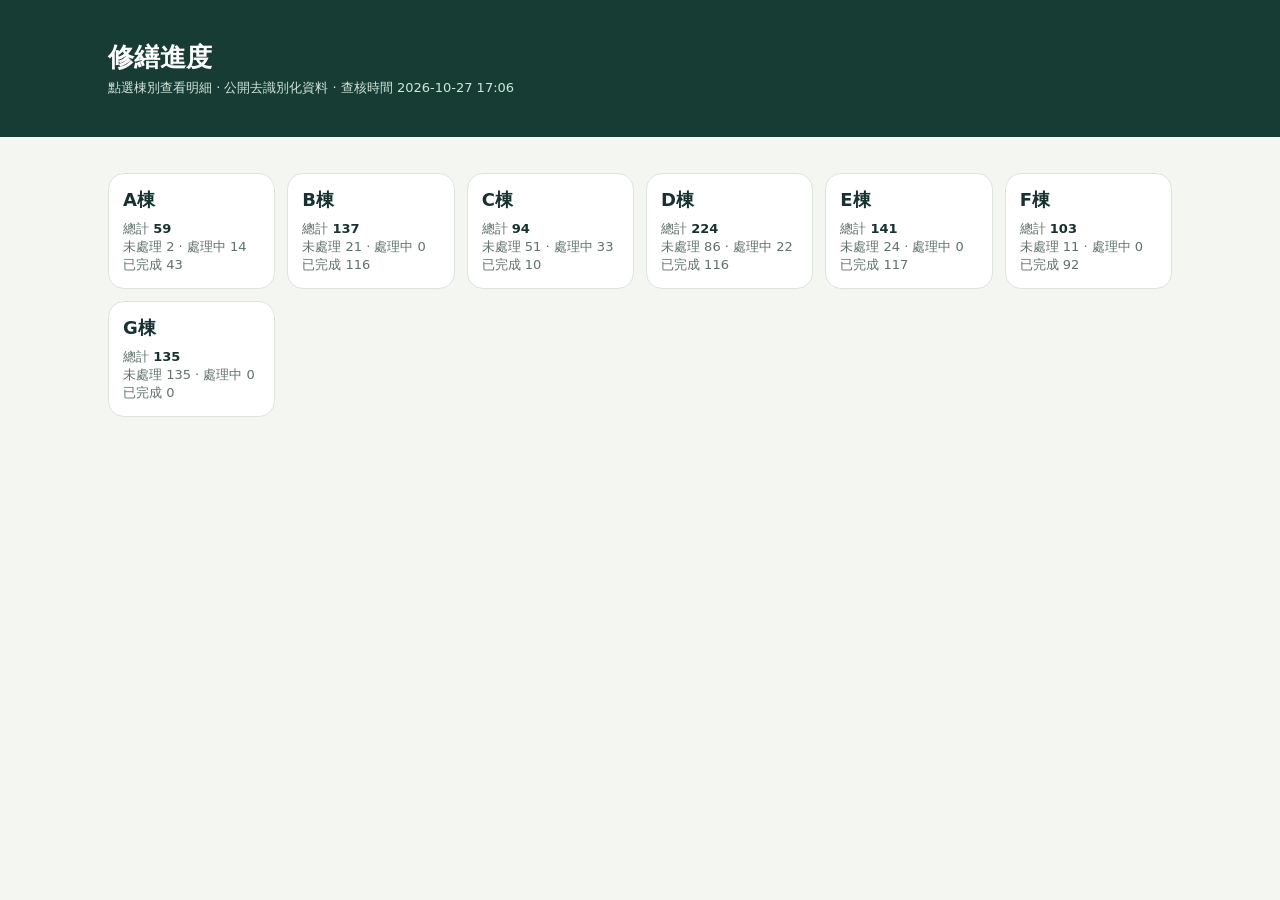
==== details.html @ d031d015 "推送完整去識別修繕明細互動頁" ====
<!doctype html>
<html lang="zh-Hant">
<head>
<meta charset="utf-8">
<meta name="viewport" content="width=device-width, initial-scale=1">
<title>修繕進度 · 總覽與明細</title>
<style>
:root{--ink:#163230;--muted:#60716d;--bg:#f4f6f2;--line:#dce4dd;--green:#21694f;--open:#a35c2b;--work:#467c9b;--done:#2a7658;--white:#fff;--radius:16px}
*{box-sizing:border-box}body{margin:0;background:var(--bg);color:var(--ink);font-family:system-ui,-apple-system,"Segoe UI","Microsoft JhengHei",sans-serif}
.wrap{max-width:1100px;margin:auto;padding:18px}
header{background:#163c34;color:#fff;padding:22px 0}
h1{margin:0;font-size:26px}
.sub{color:#d3e4d8;font-size:13px;margin-top:4px}
.grid{display:grid;grid-template-columns:repeat(auto-fill,minmax(150px,1fr));gap:12px;margin:18px 0}
.card{background:#fff;border:1px solid var(--line);border-radius:var(--radius);padding:14px;cursor:pointer;transition:.15s}
.card:hover{transform:translateY(-2px);box-shadow:0 4px 12px rgba(0,0,0,.06)}
.card h2{margin:0 0 8px;font-size:18px}
.nums{font-size:13px;color:var(--muted)}
.nums strong{color:var(--ink)}
.view{display:none;margin-top:10px}
.view.active{display:block}
.filters{display:flex;gap:10px;margin:12px 0;flex-wrap:wrap}
select,input{border:1px solid #cdd9ce;border-radius:10px;padding:7px 10px}
.table-wrap{background:#fff;border:1px solid var(--line);border-radius:var(--radius);overflow:auto;max-height:70vh}
table{width:100%;border-collapse:collapse;font-size:13px}
th,td{padding:10px 12px;text-align:left;border-bottom:1px solid var(--line)}
th{background:#f0f4ef;position:sticky;top:0}
.status{display:inline-block;padding:2px 8px;border-radius:99px;font-size:11px}
.status.open{background:#fde8d8;color:var(--open)}
.status.working{background:#e3f0f7;color:var(--work)}
.status.done{background:#e0f0e8;color:var(--done)}
.status.review{background:#eee;color:#666}
.back{background:none;border:none;color:var(--green);font-size:14px;cursor:pointer;margin-bottom:8px}
</style>
</head>
<body>
<header><div class="wrap">
  <h1>修繕進度</h1>
  <div class="sub">點選棟別查看明細 · 公開去識別化資料 · 查核時間 <span id="vt"></span></div>
</div></header>
<div class="wrap">
  <div id="overview" class="view active">
    <div class="grid" id="cards"></div>
  </div>
  <div id="details" class="view">
    <button class="back" onclick="showOverview()">← 返回總覽</button>
    <h2 id="detail-title"></h2>
    <div class="filters">
      <select id="statusFilter"><option value="">全部狀態</option><option>未處理</option><option>處理中</option><option>已完成</option><option>待確認</option></select>
      <input id="search" type="search" placeholder="搜尋缺失內容或案件編號">
    </div>
    <div class="table-wrap"><table id="table"><thead><tr><th>案件編號</th><th>樓層</th><th>缺失內容</th><th>工種</th><th>狀態</th><th>完成日期</th><th>備註</th></tr></thead><tbody></tbody></table></div>
  </div>
</div>
<script id="data" type="application/json">
{"aggregates":{"A":{"total":59,"open":2,"working":14,"completed":43,"needs_review":0},"B":{"total":137,"open":21,"working":0,"completed":116,"needs_review":0},"C":{"total":94,"open":51,"working":33,"completed":10,"needs_review":0},"D":{"total":224,"open":86,"working":22,"completed":116,"needs_review":0},"E":{"total":141,"open":24,"working":0,"completed":117,"needs_review":0},"F":{"total":103,"open":11,"working":0,"completed":92,"needs_review":0},"G":{"total":135,"open":135,"working":0,"completed":0,"needs_review":0}},"details":{"A":{"building":"A棟","records":[{"caseId":"A-0001","floor":"15F","description":"缺五金設備-少調料盒(3個)","trade":"廚具","status":"已完成","completeDate":"2026/09/08","note":"已請行政告知住戶來領取"}]},"B":{"building":"B棟","records":[]}},"verifiedAt":"2026-10-27T17:06:23+08:00"}
</script>
<script>
const DATA = JSON.parse(document.getElementById('data').textContent);
document.getElementById('vt').textContent = DATA.verifiedAt.replace('T',' ').slice(0,16);
function showOverview(){
  document.getElementById('overview').classList.add('active');
  document.getElementById('details').classList.remove('active');
}
function showDetails(letter){
  document.getElementById('overview').classList.remove('active');
  document.getElementById('details').classList.add('active');
  const b = DATA.details[letter];
  document.getElementById('detail-title').textContent = b.building + ' 修繕明細';
  renderTable(b.records);
}
function statusClass(s){
  if(s==='未處理') return 'open';
  if(s==='處理中') return 'working';
  if(s==='已完成') return 'done';
  return 'review';
}
function escapeHtml(s){ return String(s).replace(/[&<>]/g, c=>({'&':'&','<':'<','>':'>'}[c])); }
function renderTable(recs){
  const status = document.getElementById('statusFilter').value;
  const q = document.getElementById('search').value.toLowerCase();
  const filtered = recs.filter(r => (!status || r.status === status) && (!q || (r.description + r.caseId + r.note).toLowerCase().includes(q)));
  document.querySelector('#table tbody').innerHTML = filtered.map(r => `<tr>
    <td>${escapeHtml(r.caseId||'—')}</td><td>${escapeHtml(r.floor||'—')}</td><td>${escapeHtml(r.description||'—')}</td>
    <td>${escapeHtml(r.trade||'—')}</td><td><span class="status ${statusClass(r.status)}">${r.status}</span></td>
    <td>${escapeHtml(r.completeDate||'—')}</td><td>${escapeHtml(r.note||'—')}</td>
  </tr>`).join('') || '<tr><td colspan="7">無符合資料</td></tr>';
}
document.getElementById('statusFilter').onchange = () => renderTable(currentRecords);
document.getElementById('search').oninput = () => renderTable(currentRecords);
let currentRecords = [];
const cards = document.getElementById('cards');
for(const [letter, agg] of Object.entries(DATA.aggregates)){
  const card = document.createElement('div');
  card.className = 'card';
  card.onclick = () => showDetails(letter);
  card.innerHTML = `<h2>${letter}棟</h2><div class="nums">總計 <strong>${agg.total}</strong><br>未處理 ${agg.open} · 處理中 ${agg.working}<br>已完成 ${agg.completed}</div>`;
  cards.appendChild(card);
}
</script>
</body>
</html>
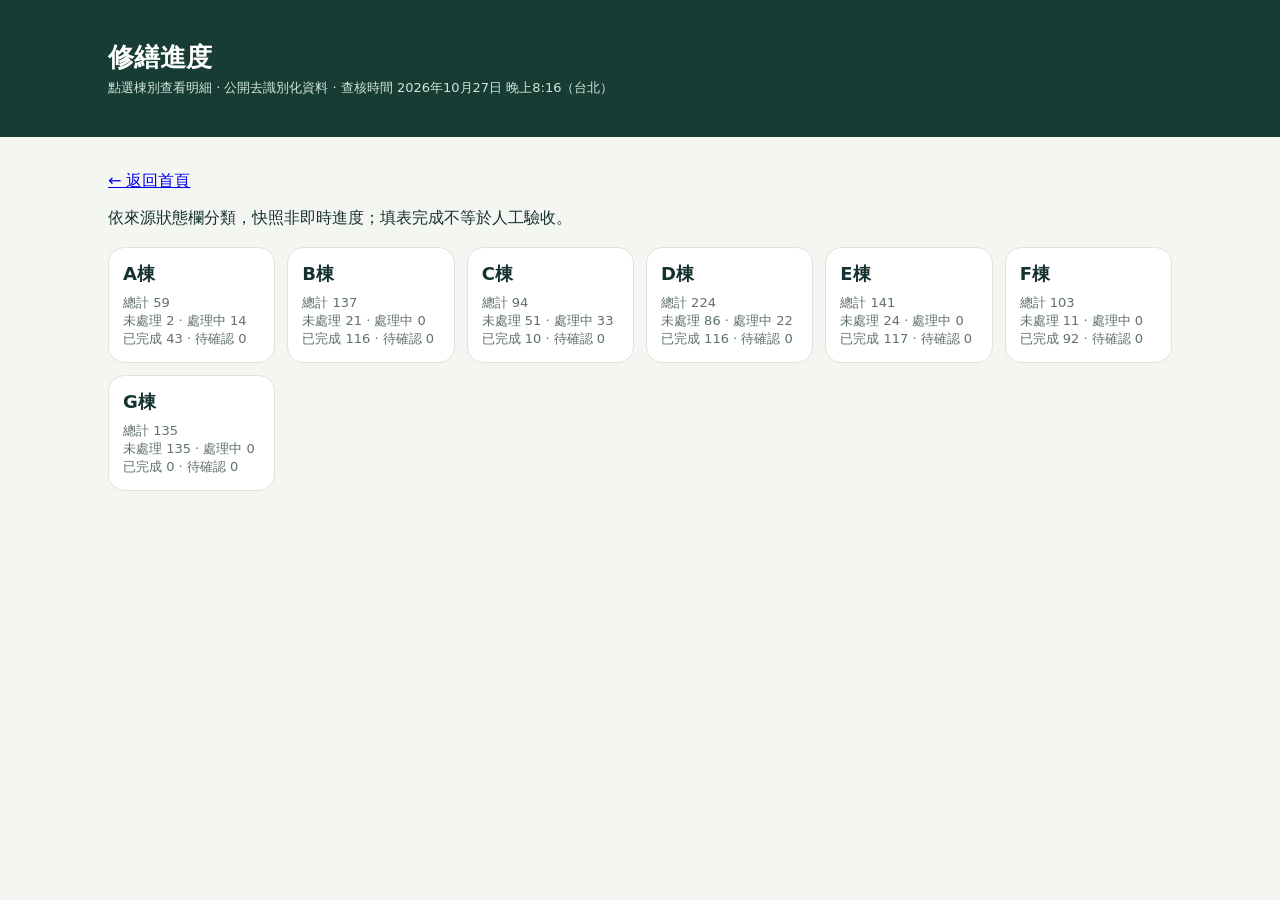
==== commit 3005ce9b: "Publish complete de-identified repair details from reviewed XLSX status" ====
--- a/details.html
+++ b/details.html
@@ -3,6 +3,8 @@
 <head>
 <meta charset="utf-8">
 <meta name="viewport" content="width=device-width, initial-scale=1">
+<meta name="referrer" content="no-referrer">
+<meta http-equiv="Content-Security-Policy" content="default-src 'none'; connect-src 'self'; style-src 'unsafe-inline'; script-src 'unsafe-inline'; base-uri 'none'; form-action 'none'">
 <title>修繕進度 · 總覽與明細</title>
 <style>
 :root{--ink:#163230;--muted:#60716d;--bg:#f4f6f2;--line:#dce4dd;--green:#21694f;--open:#a35c2b;--work:#467c9b;--done:#2a7658;--white:#fff;--radius:16px}
@@ -31,6 +33,7 @@
 .status.done{background:#e0f0e8;color:var(--done)}
 .status.review{background:#eee;color:#666}
 .back{background:none;border:none;color:var(--green);font-size:14px;cursor:pointer;margin-bottom:8px}
+a.card{display:block;color:inherit;text-decoration:none}.nums,td{white-space:pre-wrap;overflow-wrap:anywhere}a:focus-visible,input:focus-visible,select:focus-visible,button:focus-visible{outline:3px solid #3f8d68;outline-offset:3px}
 </style>
 </head>
 <body>
@@ -39,6 +42,8 @@
   <div class="sub">點選棟別查看明細 · 公開去識別化資料 · 查核時間 <span id="vt"></span></div>
 </div></header>
 <div class="wrap">
+  <p><a href="./index.html">← 返回首頁</a></p>
+  <p id="load-state" role="status">正在載入修繕資料…</p>
   <div id="overview" class="view active">
     <div class="grid" id="cards"></div>
   </div>
@@ -46,57 +51,78 @@
     <button class="back" onclick="showOverview()">← 返回總覽</button>
     <h2 id="detail-title"></h2>
     <div class="filters">
-      <select id="statusFilter"><option value="">全部狀態</option><option>未處理</option><option>處理中</option><option>已完成</option><option>待確認</option></select>
-      <input id="search" type="search" placeholder="搜尋缺失內容或案件編號">
+      <select id="statusFilter" aria-label="篩選狀態"><option value="">全部狀態</option><option>未處理</option><option>處理中</option><option>已完成</option><option>待確認</option></select>
+      <input id="search" aria-label="搜尋修繕明細" type="search" placeholder="搜尋案件、樓層、修繕內容或備註">
     </div>
+    <p id="result-count" role="status"></p>
     <div class="table-wrap"><table id="table"><thead><tr><th>案件編號</th><th>樓層</th><th>缺失內容</th><th>工種</th><th>狀態</th><th>完成日期</th><th>備註</th></tr></thead><tbody></tbody></table></div>
   </div>
 </div>
-<script id="data" type="application/json">
-{"aggregates":{"A":{"total":59,"open":2,"working":14,"completed":43,"needs_review":0},"B":{"total":137,"open":21,"working":0,"completed":116,"needs_review":0},"C":{"total":94,"open":51,"working":33,"completed":10,"needs_review":0},"D":{"total":224,"open":86,"working":22,"completed":116,"needs_review":0},"E":{"total":141,"open":24,"working":0,"completed":117,"needs_review":0},"F":{"total":103,"open":11,"working":0,"completed":92,"needs_review":0},"G":{"total":135,"open":135,"working":0,"completed":0,"needs_review":0}},"details":{"A":{"building":"A棟","records":[{"caseId":"A-0001","floor":"15F","description":"缺五金設備-少調料盒(3個)","trade":"廚具","status":"已完成","completeDate":"2026/09/08","note":"已請行政告知住戶來領取"}]},"B":{"building":"B棟","records":[]}},"verifiedAt":"2026-10-27T17:06:23+08:00"}
-</script>
+
 <script>
-const DATA = JSON.parse(document.getElementById('data').textContent);
-document.getElementById('vt').textContent = DATA.verifiedAt.replace('T',' ').slice(0,16);
+'use strict';
+let DATA, currentRecords = [];
+const letters = [...'ABCDEFG'];
+const fields = ['caseId','floor','description','trade','status','completeDate','note'];
+const statusKeys = {'未處理':'open','處理中':'working','已完成':'completed','待確認':'needs_review'};
+const $ = id => document.getElementById(id);
+function exactKeys(o, keys){return o && typeof o==='object' && !Array.isArray(o) && Object.keys(o).length===keys.length && keys.every(k=>Object.hasOwn(o,k));}
+function validate(data){
+  if(!exactKeys(data,['aggregates','details','verifiedAt']) || !exactKeys(data.aggregates,letters) || !exactKeys(data.details,letters) || typeof data.verifiedAt!=='string' || !/Z$|[+-]\d{2}:\d{2}$/.test(data.verifiedAt) || !Number.isFinite(Date.parse(data.verifiedAt))) throw Error('資料格式錯誤');
+  for(const letter of letters){
+    const b=data.details[letter],a=data.aggregates[letter];
+    if(!exactKeys(b,['building','records']) || b.building!==letter+'棟' || !Array.isArray(b.records) || !exactKeys(a,['total','open','working','completed','needs_review'])) throw Error('棟別格式錯誤');
+    const counts={total:b.records.length,open:0,working:0,completed:0,needs_review:0}, ids=new Set();
+    for(const r of b.records){
+      if(!exactKeys(r,fields) || fields.some(k=>typeof r[k]!=='string') || !Object.hasOwn(statusKeys,r.status) || !new RegExp('^'+letter+'-\\d{4}$').test(r.caseId) || ids.has(r.caseId)) throw Error('明細格式錯誤');
+      ids.add(r.caseId); counts[statusKeys[r.status]]++;
+    }
+    if(Object.keys(counts).some(k=>!Number.isSafeInteger(a[k]) || a[k]!==counts[k])) throw Error('件數不符');
+  }
+  return data;
+}
 function showOverview(){
-  document.getElementById('overview').classList.add('active');
-  document.getElementById('details').classList.remove('active');
+  $('overview').classList.add('active'); $('details').classList.remove('active');
+  history.replaceState(null,'',location.pathname);
 }
 function showDetails(letter){
-  document.getElementById('overview').classList.remove('active');
-  document.getElementById('details').classList.add('active');
-  const b = DATA.details[letter];
-  document.getElementById('detail-title').textContent = b.building + ' 修繕明細';
-  renderTable(b.records);
+  if(!DATA || !Object.hasOwn(DATA.details,letter)) return;
+  const b=DATA.details[letter]; currentRecords=b.records;
+  $('statusFilter').value=''; $('search').value='';
+  $('overview').classList.remove('active'); $('details').classList.add('active');
+  $('detail-title').textContent=b.building+' 修繕明細';
+  history.replaceState(null,'','?building='+letter); renderTable(currentRecords);
 }
-function statusClass(s){
-  if(s==='未處理') return 'open';
-  if(s==='處理中') return 'working';
-  if(s==='已完成') return 'done';
-  return 'review';
+function statusClass(s){return {'未處理':'open','處理中':'working','已完成':'done','待確認':'review'}[s];}
+function renderTable(recs){
+  const status=$('statusFilter').value, q=$('search').value.trim().toLocaleLowerCase();
+  const filtered=recs.filter(r=>(!status || r.status===status) && (!q || fields.some(k=>r[k].toLocaleLowerCase().includes(q))));
+  const body=document.querySelector('#table tbody'); body.replaceChildren();
+  for(const r of filtered){
+    const tr=document.createElement('tr');
+    for(const key of fields){const td=document.createElement('td');
+      if(key==='status'){const badge=document.createElement('span');badge.className='status '+statusClass(r.status);badge.textContent=r.status;td.append(badge);}
+      else td.textContent=r[key] || '—'; tr.append(td);
+    } body.append(tr);
+  }
+  if(!filtered.length){const tr=document.createElement('tr'),td=document.createElement('td');td.colSpan=7;td.textContent='無符合資料';tr.append(td);body.append(tr);}
+  $('result-count').textContent='顯示 '+filtered.length+' / '+recs.length+' 筆';
 }
-function escapeHtml(s){ return String(s).replace(/[&<>]/g, c=>({'&':'&','<':'<','>':'>'}[c])); }
-function renderTable(recs){
-  const status = document.getElementById('statusFilter').value;
-  const q = document.getElementById('search').value.toLowerCase();
-  const filtered = recs.filter(r => (!status || r.status === status) && (!q || (r.description + r.caseId + r.note).toLowerCase().includes(q)));
-  document.querySelector('#table tbody').innerHTML = filtered.map(r => `<tr>
-    <td>${escapeHtml(r.caseId||'—')}</td><td>${escapeHtml(r.floor||'—')}</td><td>${escapeHtml(r.description||'—')}</td>
-    <td>${escapeHtml(r.trade||'—')}</td><td><span class="status ${statusClass(r.status)}">${r.status}</span></td>
-    <td>${escapeHtml(r.completeDate||'—')}</td><td>${escapeHtml(r.note||'—')}</td>
-  </tr>`).join('') || '<tr><td colspan="7">無符合資料</td></tr>';
-}
-document.getElementById('statusFilter').onchange = () => renderTable(currentRecords);
-document.getElementById('search').oninput = () => renderTable(currentRecords);
-let currentRecords = [];
-const cards = document.getElementById('cards');
-for(const [letter, agg] of Object.entries(DATA.aggregates)){
-  const card = document.createElement('div');
-  card.className = 'card';
-  card.onclick = () => showDetails(letter);
-  card.innerHTML = `<h2>${letter}棟</h2><div class="nums">總計 <strong>${agg.total}</strong><br>未處理 ${agg.open} · 處理中 ${agg.working}<br>已完成 ${agg.completed}</div>`;
-  cards.appendChild(card);
-}
+$('statusFilter').addEventListener('change',()=>renderTable(currentRecords));
+$('search').addEventListener('input',()=>renderTable(currentRecords));
+(async()=>{
+  try{
+    const response=await fetch('./repair_public_data.json'); if(!response.ok) throw Error('載入失敗');
+    DATA=validate(await response.json());
+    $('vt').textContent=new Intl.DateTimeFormat('zh-TW',{dateStyle:'medium',timeStyle:'short',timeZone:'Asia/Taipei'}).format(new Date(DATA.verifiedAt))+'（台北）';
+    for(const letter of letters){const agg=DATA.aggregates[letter], card=document.createElement('a');card.className='card';card.href='?building='+letter;
+      const title=document.createElement('h2');title.textContent=letter+'棟';const nums=document.createElement('div');nums.className='nums';nums.textContent='總計 '+agg.total+'\n未處理 '+agg.open+' · 處理中 '+agg.working+'\n已完成 '+agg.completed+' · 待確認 '+agg.needs_review;card.append(title,nums);
+      card.addEventListener('click',e=>{if(!e.ctrlKey&&!e.metaKey&&!e.shiftKey&&e.button===0){e.preventDefault();showDetails(letter);}});$('cards').append(card);
+    }
+    $('load-state').textContent='依來源狀態欄分類，快照非即時進度；填表完成不等於人工驗收。';
+    const letter=new URLSearchParams(location.search).get('building'); if(letters.includes(letter)) showDetails(letter);
+  }catch{ $('load-state').textContent='資料載入失敗或格式不符，請稍後重新整理。';$('cards').replaceChildren();}
+})();
 </script>
 </body>
 </html>
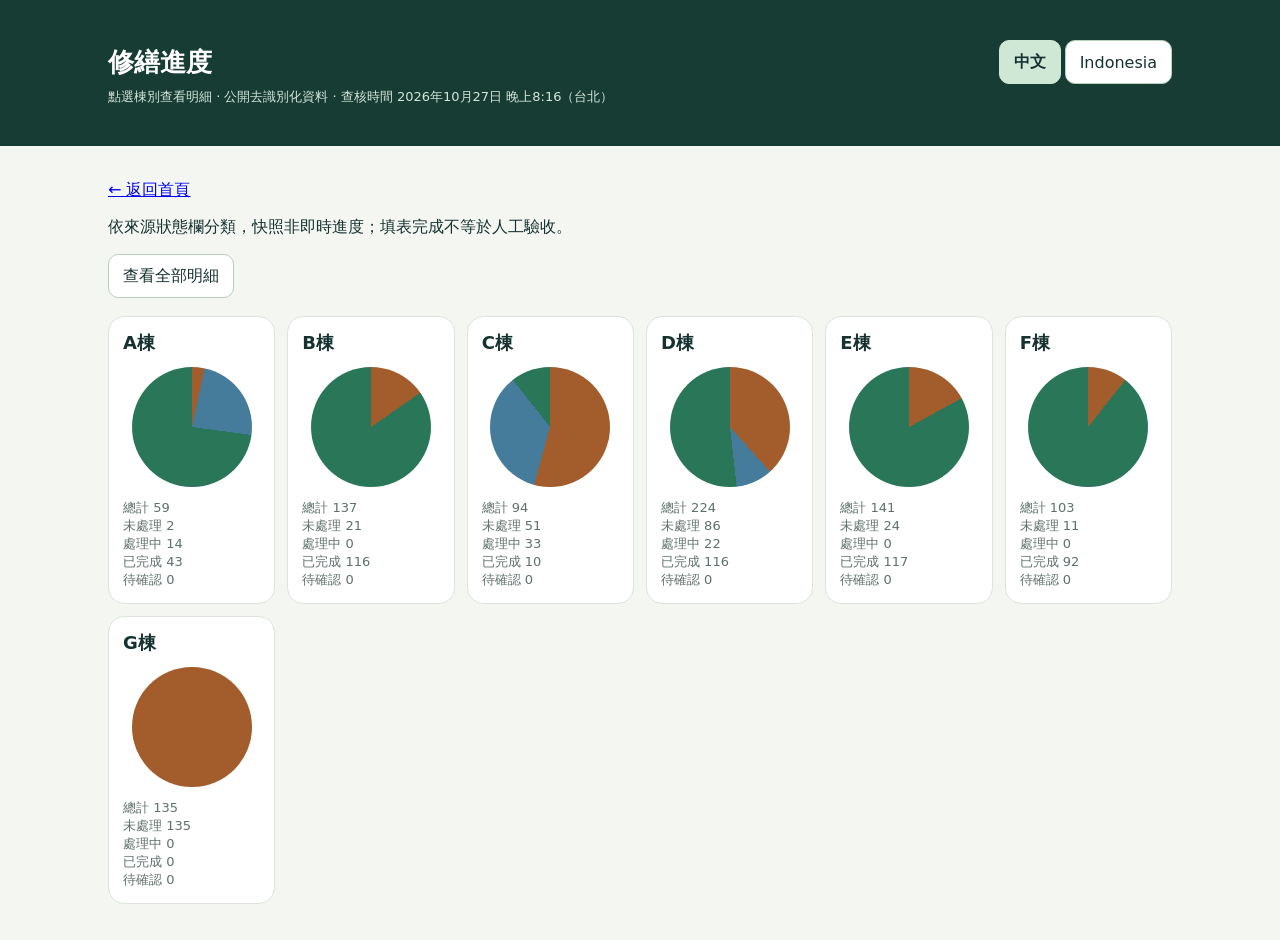
==== commit cea6f2ac: "Add Indonesian repair translations, combined filters and mobile detail cards" ====
--- a/details.html
+++ b/details.html
@@ -4,7 +4,7 @@
 <meta charset="utf-8">
 <meta name="viewport" content="width=device-width, initial-scale=1">
 <meta name="referrer" content="no-referrer">
-<meta http-equiv="Content-Security-Policy" content="default-src 'none'; connect-src 'self'; style-src 'unsafe-inline'; script-src 'unsafe-inline'; base-uri 'none'; form-action 'none'">
+<meta http-equiv="Content-Security-Policy" content="default-src 'none'; connect-src 'self'; style-src 'unsafe-inline'; script-src 'self' 'unsafe-inline'; base-uri 'none'; form-action 'none'">
 <title>修繕進度 · 總覽與明細</title>
 <style>
 :root{--ink:#163230;--muted:#60716d;--bg:#f4f6f2;--line:#dce4dd;--green:#21694f;--open:#a35c2b;--work:#467c9b;--done:#2a7658;--white:#fff;--radius:16px}
@@ -34,38 +34,46 @@
 .status.review{background:#eee;color:#666}
 .back{background:none;border:none;color:var(--green);font-size:14px;cursor:pointer;margin-bottom:8px}
 a.card{display:block;color:inherit;text-decoration:none}.nums,td{white-space:pre-wrap;overflow-wrap:anywhere}a:focus-visible,input:focus-visible,select:focus-visible,button:focus-visible{outline:3px solid #3f8d68;outline-offset:3px}
+button,input,select{font:inherit}button,a,input,select{-webkit-tap-highlight-color:transparent}.header-top{display:flex;align-items:center;justify-content:space-between;gap:16px}.language-switch{display:flex;gap:4px;flex-wrap:wrap}.language-switch button,.action{min-height:44px;padding:9px 14px;border:1px solid #bad0bf;border-radius:10px;background:white;color:#163230;cursor:pointer}.language-switch button[aria-pressed="true"]{background:#cfe7d5;border-color:#cfe7d5;font-weight:700}.filters{display:grid;grid-template-columns:repeat(4,minmax(0,1fr));align-items:end;gap:12px}.filters label{display:grid;gap:5px;font-size:13px;color:var(--muted)}select,input{width:100%;min-width:0;min-height:44px;background:#fff;color:var(--ink)}.search-label{grid-column:span 3}.translation-note{color:var(--muted);font-size:12px}table{min-width:980px}th:nth-child(4){min-width:250px}th:nth-child(8){min-width:210px}.empty-row{text-align:center}.pie{height:120px;width:120px;border-radius:50%;margin:12px auto;flex:none}.card .nums{white-space:pre-line}
+@media(max-width:760px){.wrap{padding:16px}header .wrap{padding-top:4px;padding-bottom:4px}h1{font-size:23px}.header-top{align-items:flex-start;flex-wrap:wrap}.filters{grid-template-columns:repeat(2,minmax(0,1fr));gap:10px}.search-label{grid-column:1/-1}.filters .action{grid-column:1/-1}.table-wrap{background:transparent;border:0;overflow:visible;max-height:none}table,tbody{display:block;width:100%;min-width:0}thead{position:absolute;width:1px;height:1px;overflow:hidden;clip-path:inset(50%)}tr{display:block;border:1px solid var(--line);border-radius:14px;background:#fff;padding:8px 14px;margin:0 0 14px}td{display:grid;grid-template-columns:minmax(86px,30%) minmax(0,1fr);gap:10px;padding:9px 0;border:0;border-bottom:1px solid #edf1ec;font-size:14px;line-height:1.6;white-space:normal}td::before{content:attr(data-label);font-size:12px;color:var(--muted)}td:last-child{border-bottom:0}td .cell-value{white-space:pre-wrap;overflow-wrap:anywhere;min-width:0}.status{justify-self:start;align-self:start;font-size:12px}.empty-row{display:block}.empty-row::before{display:none}.grid{grid-template-columns:repeat(2,minmax(0,1fr));gap:10px}.card{padding:12px}.card h2{font-size:18px}.pie{width:100px;height:100px}.nums{font-size:12px}}
 </style>
+<script src="./i18n.js"></script>
 </head>
 <body>
 <header><div class="wrap">
-  <h1>修繕進度</h1>
+  <div class="header-top"><h1>修繕進度</h1><div class="language-switch" data-no-i18n aria-label="Language"><button type="button" data-language="zh">中文</button><button type="button" data-language="id">Indonesia</button></div></div>
   <div class="sub">點選棟別查看明細 · 公開去識別化資料 · 查核時間 <span id="vt"></span></div>
 </div></header>
 <div class="wrap">
   <p><a href="./index.html">← 返回首頁</a></p>
   <p id="load-state" role="status">正在載入修繕資料…</p>
   <div id="overview" class="view active">
-    <div class="grid" id="cards"></div>
+    <p><button id="show-all" class="action">查看全部明細</button></p><div class="grid" id="cards"></div>
   </div>
   <div id="details" class="view">
     <button class="back" onclick="showOverview()">← 返回總覽</button>
     <h2 id="detail-title"></h2>
     <div class="filters">
-      <select id="statusFilter" aria-label="篩選狀態"><option value="">全部狀態</option><option>未處理</option><option>處理中</option><option>已完成</option><option>待確認</option></select>
-      <input id="search" aria-label="搜尋修繕明細" type="search" placeholder="搜尋案件、樓層、修繕內容或備註">
+      <label>棟別<select id="buildingFilter" aria-label="篩選棟別"><option value="">全部棟別</option></select></label>
+      <label>樓層<select id="floorFilter" aria-label="篩選樓層"><option value="">全部樓層</option></select></label>
+      <label>工種<select id="tradeFilter" aria-label="篩選工種"><option value="">全部工種</option></select></label>
+      <label>狀態<select id="statusFilter" aria-label="篩選狀態"><option value="">全部狀態</option><option value="未處理">未處理</option><option value="處理中">處理中</option><option value="已完成">已完成</option><option value="待確認">待確認</option></select></label>
+      <label class="search-label">搜尋<input id="search" aria-label="搜尋修繕明細" type="search" placeholder="搜尋案件、樓層、修繕內容或備註"></label>
+      <button id="clear-filters" class="action">清除篩選</button>
     </div>
+    <p class="translation-note">中印翻譯供閱讀參考，修繕判定請核對中文原文。</p><p id="translation-state" role="status"></p>
     <p id="result-count" role="status"></p>
-    <div class="table-wrap"><table id="table"><thead><tr><th>案件編號</th><th>樓層</th><th>缺失內容</th><th>工種</th><th>狀態</th><th>完成日期</th><th>備註</th></tr></thead><tbody></tbody></table></div>
+    <div class="table-wrap"><table id="table"><thead><tr><th>棟別</th><th>案件編號</th><th>樓層</th><th>缺失內容</th><th>工種</th><th>狀態</th><th>完成日期</th><th>備註</th></tr></thead><tbody></tbody></table></div>
   </div>
 </div>
 
 <script>
 'use strict';
-let DATA, currentRecords = [];
-const letters = [...'ABCDEFG'];
-const fields = ['caseId','floor','description','trade','status','completeDate','note'];
-const statusKeys = {'未處理':'open','處理中':'working','已完成':'completed','待確認':'needs_review'};
-const $ = id => document.getElementById(id);
+let DATA, TRANSLATIONS, allRecords=[], currentRecords=[];
+const letters=[...'ABCDEFG'], fields=['caseId','floor','description','trade','status','completeDate','note'];
+const columns=['building',...fields], labels=['棟別','案件編號','樓層','缺失內容','工種','狀態','完成日期','備註'];
+const statusKeys={'未處理':'open','處理中':'working','已完成':'completed','待確認':'needs_review'};
+const $=id=>document.getElementById(id), t=text=>I18N.t(text);
 function exactKeys(o, keys){return o && typeof o==='object' && !Array.isArray(o) && Object.keys(o).length===keys.length && keys.every(k=>Object.hasOwn(o,k));}
 function validate(data){
   if(!exactKeys(data,['aggregates','details','verifiedAt']) || !exactKeys(data.aggregates,letters) || !exactKeys(data.details,letters) || typeof data.verifiedAt!=='string' || !/Z$|[+-]\d{2}:\d{2}$/.test(data.verifiedAt) || !Number.isFinite(Date.parse(data.verifiedAt))) throw Error('資料格式錯誤');
@@ -81,47 +89,52 @@
   }
   return data;
 }
-function showOverview(){
-  $('overview').classList.add('active'); $('details').classList.remove('active');
-  history.replaceState(null,'',location.pathname);
-}
-function showDetails(letter){
-  if(!DATA || !Object.hasOwn(DATA.details,letter)) return;
-  const b=DATA.details[letter]; currentRecords=b.records;
-  $('statusFilter').value=''; $('search').value='';
-  $('overview').classList.remove('active'); $('details').classList.add('active');
-  $('detail-title').textContent=b.building+' 修繕明細';
-  history.replaceState(null,'','?building='+letter); renderTable(currentRecords);
+
+function translated(field,value){return I18N.lang==='id'&&TRANSLATIONS&&Object.hasOwn(TRANSLATIONS[field],value)?TRANSLATIONS[field][value]:value;}
+function showOverview(){ $('overview').classList.add('active');$('details').classList.remove('active');history.replaceState(null,'',location.pathname); }
+function updateURL(){const params=new URLSearchParams();if($('buildingFilter').value)params.set('building',$('buildingFilter').value);if($('statusFilter').value)params.set('status',statusKeys[$('statusFilter').value]);if(!params.size)params.set('view','all');history.replaceState(null,'',location.pathname+'?'+params);}
+function optionList(id,values,empty){const select=$(id),previous=select.value;select.replaceChildren();for(const value of ['',...values]){const option=document.createElement('option');option.value=value;option.textContent=value?(value==='__blank'?'未指定工種':id==='tradeFilter'?translated('trade',value):value):empty;select.append(option);}select.value=values.includes(previous)?previous:'';}
+function refreshOptions(){const letter=$('buildingFilter').value,subset=allRecords.filter(r=>!letter||r.building===letter+'棟');optionList('floorFilter',[...new Set(subset.map(r=>r.floor))].filter(Boolean).sort((a,b)=>a.localeCompare(b,undefined,{numeric:true})),'全部樓層');optionList('tradeFilter',[...new Set(subset.map(r=>r.trade||'__blank'))].sort(),'全部工種');}
+function showDetails(letter='',status=''){
+ if(!DATA)return;$('buildingFilter').value=letters.includes(letter)?letter:'';
+ for(const id of ['floorFilter','tradeFilter','statusFilter','search'])$(id).value='';
+ if(Object.hasOwn(statusKeys,status))$('statusFilter').value=status;
+ refreshOptions();$('overview').classList.remove('active');$('details').classList.add('active');updateURL();renderTable();
 }
 function statusClass(s){return {'未處理':'open','處理中':'working','已完成':'done','待確認':'review'}[s];}
-function renderTable(recs){
-  const status=$('statusFilter').value, q=$('search').value.trim().toLocaleLowerCase();
-  const filtered=recs.filter(r=>(!status || r.status===status) && (!q || fields.some(k=>r[k].toLocaleLowerCase().includes(q))));
-  const body=document.querySelector('#table tbody'); body.replaceChildren();
-  for(const r of filtered){
-    const tr=document.createElement('tr');
-    for(const key of fields){const td=document.createElement('td');
-      if(key==='status'){const badge=document.createElement('span');badge.className='status '+statusClass(r.status);badge.textContent=r.status;td.append(badge);}
-      else td.textContent=r[key] || '—'; tr.append(td);
-    } body.append(tr);
+function renderTable(){
+ if(!DATA)return;const letter=$('buildingFilter').value,status=$('statusFilter').value,floor=$('floorFilter').value,trade=$('tradeFilter').value,q=$('search').value.trim().toLocaleLowerCase();
+ const base=allRecords.filter(r=>!letter||r.building===letter+'棟');
+ currentRecords=base.filter(r=>(!status||r.status===status)&&(!floor||r.floor===floor)&&(!trade||r.trade===(trade==='__blank'?'':trade))&&(!q||columns.some(k=>r[k].toLocaleLowerCase().includes(q))||['description','note','trade'].some(k=>(TRANSLATIONS?.[k]?.[r[k]]||'').toLocaleLowerCase().includes(q))||t(r.building).toLocaleLowerCase().includes(q)||t(r.status).toLocaleLowerCase().includes(q)));
+ $('detail-title').textContent=t(letter?letter+'棟 修繕明細':'全部明細');
+ const body=document.querySelector('#table tbody');body.replaceChildren();
+ for(const r of currentRecords){const tr=document.createElement('tr');
+  columns.forEach((key,index)=>{const td=document.createElement('td');td.dataset.label=t(labels[index]);td.dataset.noI18n='';const value=document.createElement('span');value.className='cell-value';
+   if(key==='status'){value.className+=' status '+statusClass(r.status);value.textContent=t(r.status);}
+   else if(['description','note','trade'].includes(key))value.textContent=translated(key,r[key])||'—';
+   else value.textContent=key==='building'?t(r[key]):r[key]||'—';td.append(value);tr.append(td);});body.append(tr);
+ }
+ if(!currentRecords.length){const tr=document.createElement('tr'),td=document.createElement('td');td.colSpan=8;td.className='empty-row';td.textContent=t('無符合資料');tr.append(td);body.append(tr);}
+ $('result-count').textContent=t('顯示 '+currentRecords.length+' / '+base.length+' 筆');I18N.apply();
+}
+for(const id of ['floorFilter','tradeFilter','statusFilter'])$(id).addEventListener('change',()=>{updateURL();renderTable();});
+$('buildingFilter').addEventListener('change',()=>{refreshOptions();updateURL();renderTable();});
+$('search').addEventListener('input',()=>renderTable());$('clear-filters').addEventListener('click',()=>showDetails());$('show-all').addEventListener('click',()=>showDetails());
+window.addEventListener('repairlanguagechange',()=>{if(DATA){refreshOptions();renderTable();}});
+(async()=>{
+ try{
+  const response=await fetch('./repair_public_data.json');if(!response.ok)throw Error();DATA=validate(await response.json());
+  allRecords=letters.flatMap(letter=>DATA.details[letter].records.map(r=>({...r,building:letter+'棟'})));
+  try{const translationResponse=await fetch('./repair_id.json');if(!translationResponse.ok)throw Error();const tr=await translationResponse.json();if(!['description','note','trade'].every(field=>tr[field]&&allRecords.every(r=>typeof tr[field][r[field]]==='string')))throw Error();TRANSLATIONS=tr;}
+  catch{I18N.set('zh');$('translation-state').textContent='印尼文翻譯暫時無法載入，請重新整理；目前保留中文。';document.querySelector('[data-language="id"]').disabled=true;}
+  $('vt').textContent=new Intl.DateTimeFormat('zh-TW',{dateStyle:'medium',timeStyle:'short',timeZone:'Asia/Taipei'}).format(new Date(DATA.verifiedAt))+'（台北）';
+  for(const letter of letters){const a=DATA.aggregates[letter],card=document.createElement('a');card.className='card';card.href='?building='+letter;const title=document.createElement('h2');title.textContent=letter+'棟';const pie=document.createElement('div');pie.className='pie';pie.setAttribute('aria-hidden','true');let start=0;const segments=[['open','#a35c2b'],['working','#467c9b'],['completed','#2a7658'],['needs_review','#777']].map(([key,color])=>{const end=start+(a.total?a[key]/a.total*100:0),segment=color+' '+start+'% '+end+'%';start=end;return segment;});pie.style.background=a.total?'conic-gradient('+segments.join(',')+')':'#edf1ec';const nums=document.createElement('div');nums.className='nums';for(const [key,label]of [['total','總計'],['open','未處理'],['working','處理中'],['completed','已完成'],['needs_review','待確認']]){const line=document.createElement('div'),name=document.createElement('span');name.textContent=label;line.append(name,document.createTextNode(' '+a[key]));nums.append(line);}card.append(title,pie,nums);card.addEventListener('click',e=>{if(!e.ctrlKey&&!e.metaKey&&!e.shiftKey&&e.button===0){e.preventDefault();showDetails(letter);}});$('cards').append(card);
+   const option=document.createElement('option');option.value=letter;option.textContent=letter+'棟';$('buildingFilter').append(option);
   }
-  if(!filtered.length){const tr=document.createElement('tr'),td=document.createElement('td');td.colSpan=7;td.textContent='無符合資料';tr.append(td);body.append(tr);}
-  $('result-count').textContent='顯示 '+filtered.length+' / '+recs.length+' 筆';
-}
-$('statusFilter').addEventListener('change',()=>renderTable(currentRecords));
-$('search').addEventListener('input',()=>renderTable(currentRecords));
-(async()=>{
-  try{
-    const response=await fetch('./repair_public_data.json'); if(!response.ok) throw Error('載入失敗');
-    DATA=validate(await response.json());
-    $('vt').textContent=new Intl.DateTimeFormat('zh-TW',{dateStyle:'medium',timeStyle:'short',timeZone:'Asia/Taipei'}).format(new Date(DATA.verifiedAt))+'（台北）';
-    for(const letter of letters){const agg=DATA.aggregates[letter], card=document.createElement('a');card.className='card';card.href='?building='+letter;
-      const title=document.createElement('h2');title.textContent=letter+'棟';const nums=document.createElement('div');nums.className='nums';nums.textContent='總計 '+agg.total+'\n未處理 '+agg.open+' · 處理中 '+agg.working+'\n已完成 '+agg.completed+' · 待確認 '+agg.needs_review;card.append(title,nums);
-      card.addEventListener('click',e=>{if(!e.ctrlKey&&!e.metaKey&&!e.shiftKey&&e.button===0){e.preventDefault();showDetails(letter);}});$('cards').append(card);
-    }
-    $('load-state').textContent='依來源狀態欄分類，快照非即時進度；填表完成不等於人工驗收。';
-    const letter=new URLSearchParams(location.search).get('building'); if(letters.includes(letter)) showDetails(letter);
-  }catch{ $('load-state').textContent='資料載入失敗或格式不符，請稍後重新整理。';$('cards').replaceChildren();}
+  $('load-state').textContent='依來源狀態欄分類，快照非即時進度；填表完成不等於人工驗收。';
+  const params=new URLSearchParams(location.search),letter=params.get('building')||'',status=Object.keys(statusKeys).find(key=>statusKeys[key]===params.get('status'))||'';
+  if(params.has('building')||params.has('status')||params.get('view')==='all')showDetails(letter,status);I18N.apply();
+ }catch{ $('load-state').textContent=DATA?'印尼文翻譯暫時無法載入，請重新整理；目前保留中文。':'資料載入失敗或格式不符，請稍後重新整理。';$('cards').replaceChildren();I18N.apply();}
 })();
 </script>
 </body>
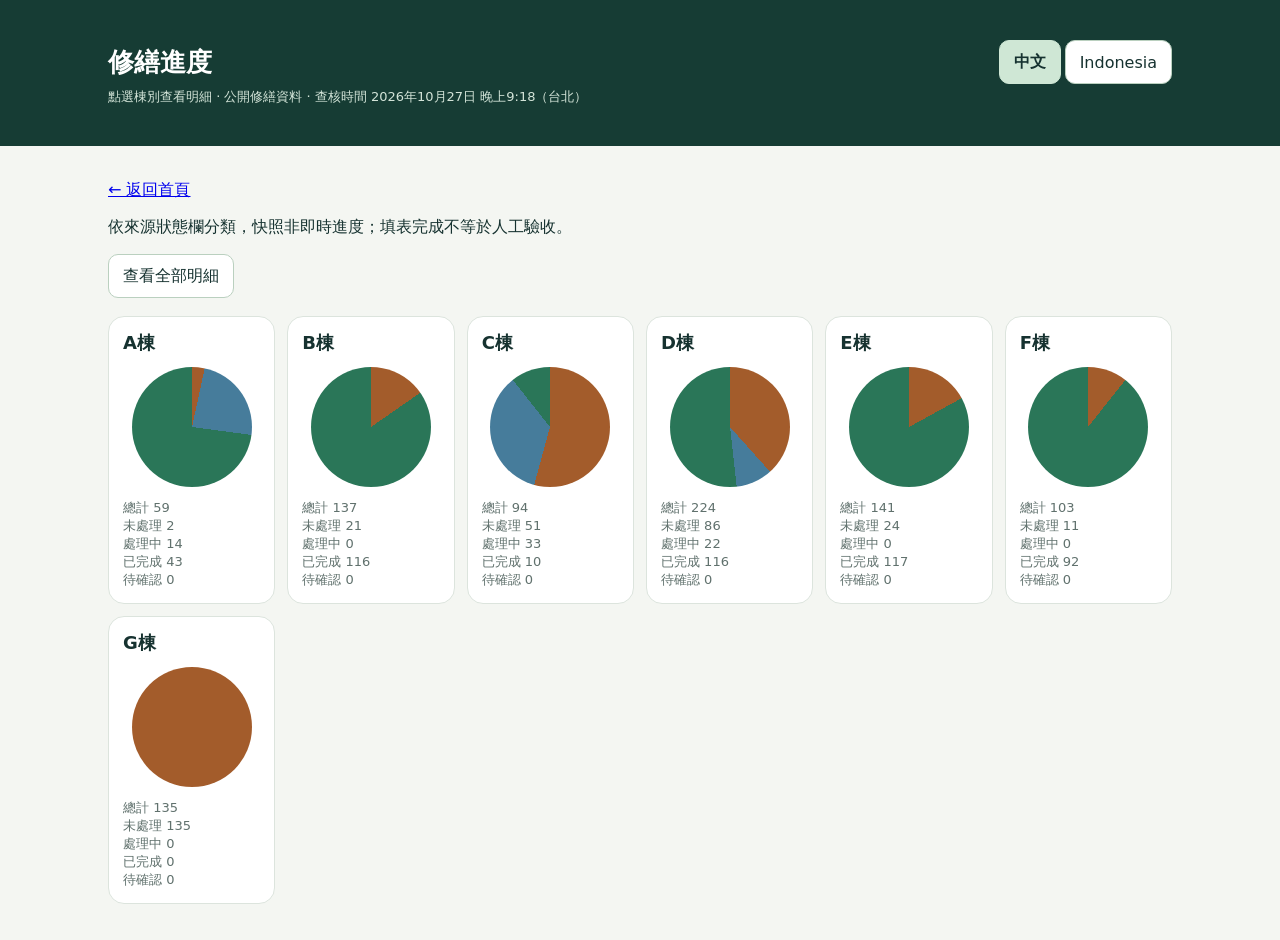
==== commit 767215dc: "Show source unit and floor in repair details and search" ====
--- a/details.html
+++ b/details.html
@@ -42,7 +42,7 @@
 <body>
 <header><div class="wrap">
   <div class="header-top"><h1>修繕進度</h1><div class="language-switch" data-no-i18n aria-label="Language"><button type="button" data-language="zh">中文</button><button type="button" data-language="id">Indonesia</button></div></div>
-  <div class="sub">點選棟別查看明細 · 公開去識別化資料 · 查核時間 <span id="vt"></span></div>
+  <div class="sub">點選棟別查看明細 · 公開修繕資料 · 查核時間 <span id="vt"></span></div>
 </div></header>
 <div class="wrap">
   <p><a href="./index.html">← 返回首頁</a></p>
@@ -58,12 +58,12 @@
       <label>樓層<select id="floorFilter" aria-label="篩選樓層"><option value="">全部樓層</option></select></label>
       <label>工種<select id="tradeFilter" aria-label="篩選工種"><option value="">全部工種</option></select></label>
       <label>狀態<select id="statusFilter" aria-label="篩選狀態"><option value="">全部狀態</option><option value="未處理">未處理</option><option value="處理中">處理中</option><option value="已完成">已完成</option><option value="待確認">待確認</option></select></label>
-      <label class="search-label">搜尋<input id="search" aria-label="搜尋修繕明細" type="search" placeholder="搜尋案件、樓層、修繕內容或備註"></label>
+      <label class="search-label">搜尋<input id="search" aria-label="搜尋修繕明細" type="search" placeholder="搜尋戶號、案件、樓層、修繕內容或備註"></label>
       <button id="clear-filters" class="action">清除篩選</button>
     </div>
     <p class="translation-note">中印翻譯供閱讀參考，修繕判定請核對中文原文。</p><p id="translation-state" role="status"></p>
     <p id="result-count" role="status"></p>
-    <div class="table-wrap"><table id="table"><thead><tr><th>棟別</th><th>案件編號</th><th>樓層</th><th>缺失內容</th><th>工種</th><th>狀態</th><th>完成日期</th><th>備註</th></tr></thead><tbody></tbody></table></div>
+    <div class="table-wrap"><table id="table"><thead><tr><th>棟別／戶號</th><th>案件編號</th><th>樓層</th><th>缺失內容</th><th>工種</th><th>狀態</th><th>完成日期</th><th>備註</th></tr></thead><tbody></tbody></table></div>
   </div>
 </div>
 
@@ -71,7 +71,7 @@
 'use strict';
 let DATA, TRANSLATIONS, allRecords=[], currentRecords=[];
 const letters=[...'ABCDEFG'], fields=['caseId','floor','description','trade','status','completeDate','note'];
-const columns=['building',...fields], labels=['棟別','案件編號','樓層','缺失內容','工種','狀態','完成日期','備註'];
+const columns=['building',...fields], labels=['棟別／戶號','案件編號','樓層','缺失內容','工種','狀態','完成日期','備註'];
 const statusKeys={'未處理':'open','處理中':'working','已完成':'completed','待確認':'needs_review'};
 const $=id=>document.getElementById(id), t=text=>I18N.t(text);
 function exactKeys(o, keys){return o && typeof o==='object' && !Array.isArray(o) && Object.keys(o).length===keys.length && keys.every(k=>Object.hasOwn(o,k));}
@@ -82,7 +82,7 @@
     if(!exactKeys(b,['building','records']) || b.building!==letter+'棟' || !Array.isArray(b.records) || !exactKeys(a,['total','open','working','completed','needs_review'])) throw Error('棟別格式錯誤');
     const counts={total:b.records.length,open:0,working:0,completed:0,needs_review:0}, ids=new Set();
     for(const r of b.records){
-      if(!exactKeys(r,fields) || fields.some(k=>typeof r[k]!=='string') || !Object.hasOwn(statusKeys,r.status) || !new RegExp('^'+letter+'-\\d{4}$').test(r.caseId) || ids.has(r.caseId)) throw Error('明細格式錯誤');
+      if(!exactKeys(r,[...fields,'unit']) || [...fields,'unit'].some(k=>typeof r[k]!=='string') || (r.unit!==''&&!new RegExp('^'+letter+'[0-9]{1,2}$').test(r.unit)) || !Object.hasOwn(statusKeys,r.status) || !new RegExp('^'+letter+'-\\d{4}$').test(r.caseId) || ids.has(r.caseId)) throw Error('明細格式錯誤');
       ids.add(r.caseId); counts[statusKeys[r.status]]++;
     }
     if(Object.keys(counts).some(k=>!Number.isSafeInteger(a[k]) || a[k]!==counts[k])) throw Error('件數不符');
@@ -103,16 +103,16 @@
 }
 function statusClass(s){return {'未處理':'open','處理中':'working','已完成':'done','待確認':'review'}[s];}
 function renderTable(){
- if(!DATA)return;const letter=$('buildingFilter').value,status=$('statusFilter').value,floor=$('floorFilter').value,trade=$('tradeFilter').value,q=$('search').value.trim().toLocaleLowerCase();
+ if(!DATA)return;const letter=$('buildingFilter').value,status=$('statusFilter').value,floor=$('floorFilter').value,trade=$('tradeFilter').value,q=$('search').value.trim().toLocaleLowerCase(),unitQuery=q.replace(/[－—\s-]/g,'');
  const base=allRecords.filter(r=>!letter||r.building===letter+'棟');
- currentRecords=base.filter(r=>(!status||r.status===status)&&(!floor||r.floor===floor)&&(!trade||r.trade===(trade==='__blank'?'':trade))&&(!q||columns.some(k=>r[k].toLocaleLowerCase().includes(q))||['description','note','trade'].some(k=>(TRANSLATIONS?.[k]?.[r[k]]||'').toLocaleLowerCase().includes(q))||t(r.building).toLocaleLowerCase().includes(q)||t(r.status).toLocaleLowerCase().includes(q)));
+ currentRecords=base.filter(r=>(!status||r.status===status)&&(!floor||r.floor===floor)&&(!trade||r.trade===(trade==='__blank'?'':trade))&&(!q||(unitQuery&&r.unit&&(r.unit+r.floor).toLocaleLowerCase().includes(unitQuery))||columns.some(k=>r[k].toLocaleLowerCase().includes(q))||['description','note','trade'].some(k=>(TRANSLATIONS?.[k]?.[r[k]]||'').toLocaleLowerCase().includes(q))||t(r.building).toLocaleLowerCase().includes(q)||t(r.status).toLocaleLowerCase().includes(q)));
  $('detail-title').textContent=t(letter?letter+'棟 修繕明細':'全部明細');
  const body=document.querySelector('#table tbody');body.replaceChildren();
  for(const r of currentRecords){const tr=document.createElement('tr');
   columns.forEach((key,index)=>{const td=document.createElement('td');td.dataset.label=t(labels[index]);td.dataset.noI18n='';const value=document.createElement('span');value.className='cell-value';
    if(key==='status'){value.className+=' status '+statusClass(r.status);value.textContent=t(r.status);}
    else if(['description','note','trade'].includes(key))value.textContent=translated(key,r[key])||'—';
-   else value.textContent=key==='building'?t(r[key]):r[key]||'—';td.append(value);tr.append(td);});body.append(tr);
+   else value.textContent=key==='building'?(r.unit?r.unit+'－'+r.floor:t('未提供戶號')+'（'+r.floor+'）'):r[key]||'—';td.append(value);tr.append(td);});body.append(tr);
  }
  if(!currentRecords.length){const tr=document.createElement('tr'),td=document.createElement('td');td.colSpan=8;td.className='empty-row';td.textContent=t('無符合資料');tr.append(td);body.append(tr);}
  $('result-count').textContent=t('顯示 '+currentRecords.length+' / '+base.length+' 筆');I18N.apply();
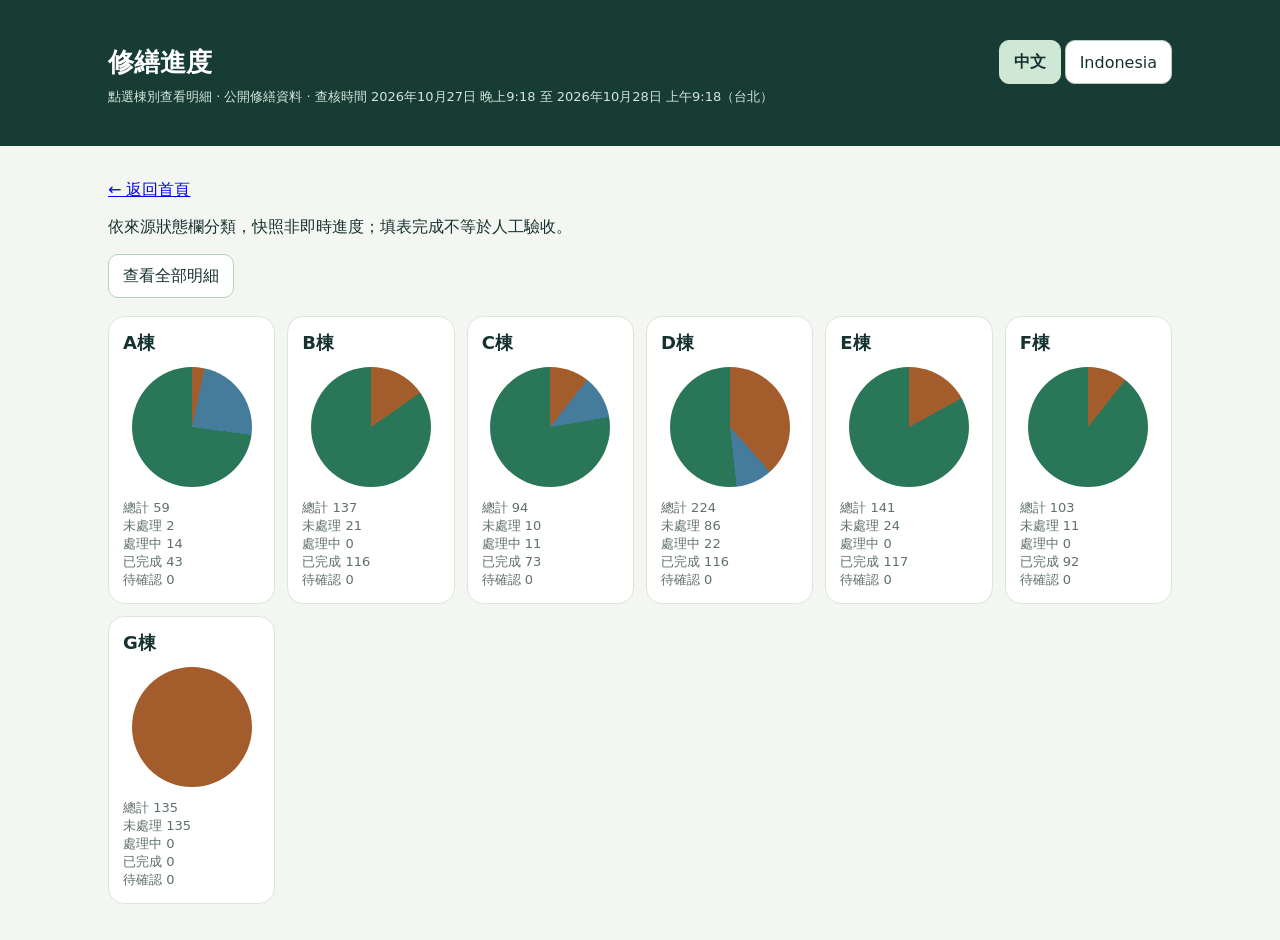
==== commit 73545c9e: "Update building C progress from current repair sheet" ====
--- a/details.html
+++ b/details.html
@@ -38,6 +38,7 @@
 @media(max-width:760px){.wrap{padding:16px}header .wrap{padding-top:4px;padding-bottom:4px}h1{font-size:23px}.header-top{align-items:flex-start;flex-wrap:wrap}.filters{grid-template-columns:repeat(2,minmax(0,1fr));gap:10px}.search-label{grid-column:1/-1}.filters .action{grid-column:1/-1}.table-wrap{background:transparent;border:0;overflow:visible;max-height:none}table,tbody{display:block;width:100%;min-width:0}thead{position:absolute;width:1px;height:1px;overflow:hidden;clip-path:inset(50%)}tr{display:block;border:1px solid var(--line);border-radius:14px;background:#fff;padding:8px 14px;margin:0 0 14px}td{display:grid;grid-template-columns:minmax(86px,30%) minmax(0,1fr);gap:10px;padding:9px 0;border:0;border-bottom:1px solid #edf1ec;font-size:14px;line-height:1.6;white-space:normal}td::before{content:attr(data-label);font-size:12px;color:var(--muted)}td:last-child{border-bottom:0}td .cell-value{white-space:pre-wrap;overflow-wrap:anywhere;min-width:0}.status{justify-self:start;align-self:start;font-size:12px}.empty-row{display:block}.empty-row::before{display:none}.grid{grid-template-columns:repeat(2,minmax(0,1fr));gap:10px}.card{padding:12px}.card h2{font-size:18px}.pie{width:100px;height:100px}.nums{font-size:12px}}
 </style>
 <script src="./i18n.js"></script>
+<script src="./repair-data.js"></script>
 </head>
 <body>
 <header><div class="wrap">
@@ -74,24 +75,11 @@
 const columns=['building',...fields], labels=['棟別／戶號','案件編號','樓層','缺失內容','工種','狀態','完成日期','備註'];
 const statusKeys={'未處理':'open','處理中':'working','已完成':'completed','待確認':'needs_review'};
 const $=id=>document.getElementById(id), t=text=>I18N.t(text);
-function exactKeys(o, keys){return o && typeof o==='object' && !Array.isArray(o) && Object.keys(o).length===keys.length && keys.every(k=>Object.hasOwn(o,k));}
-function validate(data){
-  if(!exactKeys(data,['aggregates','details','verifiedAt']) || !exactKeys(data.aggregates,letters) || !exactKeys(data.details,letters) || typeof data.verifiedAt!=='string' || !/Z$|[+-]\d{2}:\d{2}$/.test(data.verifiedAt) || !Number.isFinite(Date.parse(data.verifiedAt))) throw Error('資料格式錯誤');
-  for(const letter of letters){
-    const b=data.details[letter],a=data.aggregates[letter];
-    if(!exactKeys(b,['building','records']) || b.building!==letter+'棟' || !Array.isArray(b.records) || !exactKeys(a,['total','open','working','completed','needs_review'])) throw Error('棟別格式錯誤');
-    const counts={total:b.records.length,open:0,working:0,completed:0,needs_review:0}, ids=new Set();
-    for(const r of b.records){
-      if(!exactKeys(r,[...fields,'unit']) || [...fields,'unit'].some(k=>typeof r[k]!=='string') || (r.unit!==''&&!new RegExp('^'+letter+'[0-9]{1,2}$').test(r.unit)) || !Object.hasOwn(statusKeys,r.status) || !new RegExp('^'+letter+'-\\d{4}$').test(r.caseId) || ids.has(r.caseId)) throw Error('明細格式錯誤');
-      ids.add(r.caseId); counts[statusKeys[r.status]]++;
-    }
-    if(Object.keys(counts).some(k=>!Number.isSafeInteger(a[k]) || a[k]!==counts[k])) throw Error('件數不符');
-  }
-  return data;
-}
+function validate(data){return RepairData.normalize(data);}
 
 function translated(field,value){return I18N.lang==='id'&&TRANSLATIONS&&Object.hasOwn(TRANSLATIONS[field],value)?TRANSLATIONS[field][value]:value;}
-function showOverview(){ $('overview').classList.add('active');$('details').classList.remove('active');history.replaceState(null,'',location.pathname); }
+function updateVerifiedTime(letter=''){if(!DATA)return;if(RepairData.mismatches.length){$('vt').textContent=t('待重新查核');return;}const format=new Intl.DateTimeFormat('zh-TW',{dateStyle:'medium',timeStyle:'short',timeZone:'Asia/Taipei'}),times=[...new Set((letter?[letter]:letters).map(key=>DATA.details[key].verifiedAt||DATA.verifiedAt))].sort((a,b)=>Date.parse(a)-Date.parse(b));$('vt').textContent=times.map(value=>format.format(new Date(value))).filter((value,index,all)=>index===0||index===all.length-1).join(' 至 ')+'（台北）';}
+function showOverview(){updateVerifiedTime(); $('overview').classList.add('active');$('details').classList.remove('active');history.replaceState(null,'',location.pathname); }
 function updateURL(){const params=new URLSearchParams();if($('buildingFilter').value)params.set('building',$('buildingFilter').value);if($('statusFilter').value)params.set('status',statusKeys[$('statusFilter').value]);if(!params.size)params.set('view','all');history.replaceState(null,'',location.pathname+'?'+params);}
 function optionList(id,values,empty){const select=$(id),previous=select.value;select.replaceChildren();for(const value of ['',...values]){const option=document.createElement('option');option.value=value;option.textContent=value?(value==='__blank'?'未指定工種':id==='tradeFilter'?translated('trade',value):value):empty;select.append(option);}select.value=values.includes(previous)?previous:'';}
 function refreshOptions(){const letter=$('buildingFilter').value,subset=allRecords.filter(r=>!letter||r.building===letter+'棟');optionList('floorFilter',[...new Set(subset.map(r=>r.floor))].filter(Boolean).sort((a,b)=>a.localeCompare(b,undefined,{numeric:true})),'全部樓層');optionList('tradeFilter',[...new Set(subset.map(r=>r.trade||'__blank'))].sort(),'全部工種');}
@@ -103,7 +91,7 @@
 }
 function statusClass(s){return {'未處理':'open','處理中':'working','已完成':'done','待確認':'review'}[s];}
 function renderTable(){
- if(!DATA)return;const letter=$('buildingFilter').value,status=$('statusFilter').value,floor=$('floorFilter').value,trade=$('tradeFilter').value,q=$('search').value.trim().toLocaleLowerCase(),unitQuery=q.replace(/[－—\s-]/g,'');
+ if(!DATA)return;updateVerifiedTime($('buildingFilter').value);const letter=$('buildingFilter').value,status=$('statusFilter').value,floor=$('floorFilter').value,trade=$('tradeFilter').value,q=$('search').value.trim().toLocaleLowerCase(),unitQuery=q.replace(/[－—\s-]/g,'');
  const base=allRecords.filter(r=>!letter||r.building===letter+'棟');
  currentRecords=base.filter(r=>(!status||r.status===status)&&(!floor||r.floor===floor)&&(!trade||r.trade===(trade==='__blank'?'':trade))&&(!q||(unitQuery&&r.unit&&(r.unit+r.floor).toLocaleLowerCase().includes(unitQuery))||columns.some(k=>r[k].toLocaleLowerCase().includes(q))||['description','note','trade'].some(k=>(TRANSLATIONS?.[k]?.[r[k]]||'').toLocaleLowerCase().includes(q))||t(r.building).toLocaleLowerCase().includes(q)||t(r.status).toLocaleLowerCase().includes(q)));
  $('detail-title').textContent=t(letter?letter+'棟 修繕明細':'全部明細');
@@ -123,15 +111,15 @@
 window.addEventListener('repairlanguagechange',()=>{if(DATA){refreshOptions();renderTable();}});
 (async()=>{
  try{
-  const response=await fetch('./repair_public_data.json');if(!response.ok)throw Error();DATA=validate(await response.json());
+  const response=await fetch('./repair_public_data.json',{cache:'no-store'});if(!response.ok)throw Error();DATA=validate(await response.json());
   allRecords=letters.flatMap(letter=>DATA.details[letter].records.map(r=>({...r,building:letter+'棟'})));
   try{const translationResponse=await fetch('./repair_id.json');if(!translationResponse.ok)throw Error();const tr=await translationResponse.json();if(!['description','note','trade'].every(field=>tr[field]&&allRecords.every(r=>typeof tr[field][r[field]]==='string')))throw Error();TRANSLATIONS=tr;}
   catch{I18N.set('zh');$('translation-state').textContent='印尼文翻譯暫時無法載入，請重新整理；目前保留中文。';document.querySelector('[data-language="id"]').disabled=true;}
-  $('vt').textContent=new Intl.DateTimeFormat('zh-TW',{dateStyle:'medium',timeStyle:'short',timeZone:'Asia/Taipei'}).format(new Date(DATA.verifiedAt))+'（台北）';
+  updateVerifiedTime();
   for(const letter of letters){const a=DATA.aggregates[letter],card=document.createElement('a');card.className='card';card.href='?building='+letter;const title=document.createElement('h2');title.textContent=letter+'棟';const pie=document.createElement('div');pie.className='pie';pie.setAttribute('aria-hidden','true');let start=0;const segments=[['open','#a35c2b'],['working','#467c9b'],['completed','#2a7658'],['needs_review','#777']].map(([key,color])=>{const end=start+(a.total?a[key]/a.total*100:0),segment=color+' '+start+'% '+end+'%';start=end;return segment;});pie.style.background=a.total?'conic-gradient('+segments.join(',')+')':'#edf1ec';const nums=document.createElement('div');nums.className='nums';for(const [key,label]of [['total','總計'],['open','未處理'],['working','處理中'],['completed','已完成'],['needs_review','待確認']]){const line=document.createElement('div'),name=document.createElement('span');name.textContent=label;line.append(name,document.createTextNode(' '+a[key]));nums.append(line);}card.append(title,pie,nums);card.addEventListener('click',e=>{if(!e.ctrlKey&&!e.metaKey&&!e.shiftKey&&e.button===0){e.preventDefault();showDetails(letter);}});$('cards').append(card);
    const option=document.createElement('option');option.value=letter;option.textContent=letter+'棟';$('buildingFilter').append(option);
   }
-  $('load-state').textContent='依來源狀態欄分類，快照非即時進度；填表完成不等於人工驗收。';
+  $('load-state').textContent=RepairData.mismatches.length?'彙總與明細不一致，已依逐筆狀態重算；資料查核時間需重新確認。':'依來源狀態欄分類，快照非即時進度；填表完成不等於人工驗收。';if(RepairData.mismatches.length)$('vt').textContent='待重新查核';
   const params=new URLSearchParams(location.search),letter=params.get('building')||'',status=Object.keys(statusKeys).find(key=>statusKeys[key]===params.get('status'))||'';
   if(params.has('building')||params.has('status')||params.get('view')==='all')showDetails(letter,status);I18N.apply();
  }catch{ $('load-state').textContent=DATA?'印尼文翻譯暫時無法載入，請重新整理；目前保留中文。':'資料載入失敗或格式不符，請稍後重新整理。';$('cards').replaceChildren();I18N.apply();}
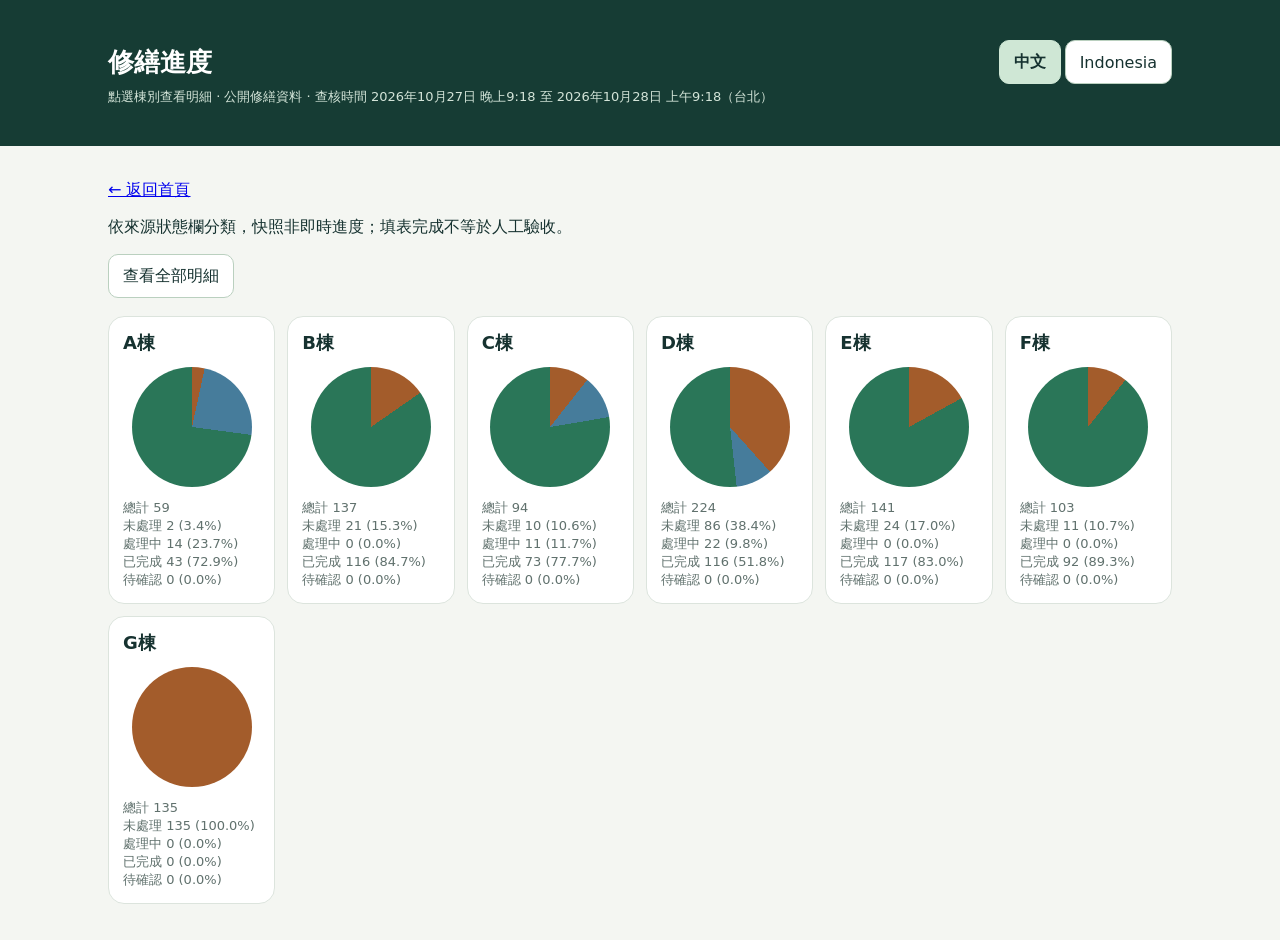
==== commit 7d89a427: "Show status percentages on overview and repair details" ====
--- a/details.html
+++ b/details.html
@@ -36,6 +36,7 @@
 a.card{display:block;color:inherit;text-decoration:none}.nums,td{white-space:pre-wrap;overflow-wrap:anywhere}a:focus-visible,input:focus-visible,select:focus-visible,button:focus-visible{outline:3px solid #3f8d68;outline-offset:3px}
 button,input,select{font:inherit}button,a,input,select{-webkit-tap-highlight-color:transparent}.header-top{display:flex;align-items:center;justify-content:space-between;gap:16px}.language-switch{display:flex;gap:4px;flex-wrap:wrap}.language-switch button,.action{min-height:44px;padding:9px 14px;border:1px solid #bad0bf;border-radius:10px;background:white;color:#163230;cursor:pointer}.language-switch button[aria-pressed="true"]{background:#cfe7d5;border-color:#cfe7d5;font-weight:700}.filters{display:grid;grid-template-columns:repeat(4,minmax(0,1fr));align-items:end;gap:12px}.filters label{display:grid;gap:5px;font-size:13px;color:var(--muted)}select,input{width:100%;min-width:0;min-height:44px;background:#fff;color:var(--ink)}.search-label{grid-column:span 3}.translation-note{color:var(--muted);font-size:12px}table{min-width:980px}th:nth-child(4){min-width:250px}th:nth-child(8){min-width:210px}.empty-row{text-align:center}.pie{height:120px;width:120px;border-radius:50%;margin:12px auto;flex:none}.card .nums{white-space:pre-line}
 @media(max-width:760px){.wrap{padding:16px}header .wrap{padding-top:4px;padding-bottom:4px}h1{font-size:23px}.header-top{align-items:flex-start;flex-wrap:wrap}.filters{grid-template-columns:repeat(2,minmax(0,1fr));gap:10px}.search-label{grid-column:1/-1}.filters .action{grid-column:1/-1}.table-wrap{background:transparent;border:0;overflow:visible;max-height:none}table,tbody{display:block;width:100%;min-width:0}thead{position:absolute;width:1px;height:1px;overflow:hidden;clip-path:inset(50%)}tr{display:block;border:1px solid var(--line);border-radius:14px;background:#fff;padding:8px 14px;margin:0 0 14px}td{display:grid;grid-template-columns:minmax(86px,30%) minmax(0,1fr);gap:10px;padding:9px 0;border:0;border-bottom:1px solid #edf1ec;font-size:14px;line-height:1.6;white-space:normal}td::before{content:attr(data-label);font-size:12px;color:var(--muted)}td:last-child{border-bottom:0}td .cell-value{white-space:pre-wrap;overflow-wrap:anywhere;min-width:0}.status{justify-self:start;align-self:start;font-size:12px}.empty-row{display:block}.empty-row::before{display:none}.grid{grid-template-columns:repeat(2,minmax(0,1fr));gap:10px}.card{padding:12px}.card h2{font-size:18px}.pie{width:100px;height:100px}.nums{font-size:12px}}
+.status-summary{display:flex;flex-wrap:wrap;gap:8px 20px;margin:10px 0 18px;color:var(--muted);font-size:14px;font-variant-numeric:tabular-nums}.status-summary span{white-space:nowrap}
 </style>
 <script src="./i18n.js"></script>
 <script src="./repair-data.js"></script>
@@ -54,6 +55,7 @@
   <div id="details" class="view">
     <button class="back" onclick="showOverview()">← 返回總覽</button>
     <h2 id="detail-title"></h2>
+    <div id="status-summary" class="status-summary" data-no-i18n></div>
     <div class="filters">
       <label>棟別<select id="buildingFilter" aria-label="篩選棟別"><option value="">全部棟別</option></select></label>
       <label>樓層<select id="floorFilter" aria-label="篩選樓層"><option value="">全部樓層</option></select></label>
@@ -95,6 +97,7 @@
  const base=allRecords.filter(r=>!letter||r.building===letter+'棟');
  currentRecords=base.filter(r=>(!status||r.status===status)&&(!floor||r.floor===floor)&&(!trade||r.trade===(trade==='__blank'?'':trade))&&(!q||(unitQuery&&r.unit&&(r.unit+r.floor).toLocaleLowerCase().includes(unitQuery))||columns.some(k=>r[k].toLocaleLowerCase().includes(q))||['description','note','trade'].some(k=>(TRANSLATIONS?.[k]?.[r[k]]||'').toLocaleLowerCase().includes(q))||t(r.building).toLocaleLowerCase().includes(q)||t(r.status).toLocaleLowerCase().includes(q)));
  $('detail-title').textContent=t(letter?letter+'棟 修繕明細':'全部明細');
+ const summary=$('status-summary');summary.replaceChildren();for(const label of Object.keys(statusKeys)){const count=base.filter(r=>r.status===label).length,item=document.createElement('span');item.textContent=t(label)+' '+count+' ('+RepairData.percent(count,base.length)+')';summary.append(item);}
  const body=document.querySelector('#table tbody');body.replaceChildren();
  for(const r of currentRecords){const tr=document.createElement('tr');
   columns.forEach((key,index)=>{const td=document.createElement('td');td.dataset.label=t(labels[index]);td.dataset.noI18n='';const value=document.createElement('span');value.className='cell-value';
@@ -116,7 +119,7 @@
   try{const translationResponse=await fetch('./repair_id.json');if(!translationResponse.ok)throw Error();const tr=await translationResponse.json();if(!['description','note','trade'].every(field=>tr[field]&&allRecords.every(r=>typeof tr[field][r[field]]==='string')))throw Error();TRANSLATIONS=tr;}
   catch{I18N.set('zh');$('translation-state').textContent='印尼文翻譯暫時無法載入，請重新整理；目前保留中文。';document.querySelector('[data-language="id"]').disabled=true;}
   updateVerifiedTime();
-  for(const letter of letters){const a=DATA.aggregates[letter],card=document.createElement('a');card.className='card';card.href='?building='+letter;const title=document.createElement('h2');title.textContent=letter+'棟';const pie=document.createElement('div');pie.className='pie';pie.setAttribute('aria-hidden','true');let start=0;const segments=[['open','#a35c2b'],['working','#467c9b'],['completed','#2a7658'],['needs_review','#777']].map(([key,color])=>{const end=start+(a.total?a[key]/a.total*100:0),segment=color+' '+start+'% '+end+'%';start=end;return segment;});pie.style.background=a.total?'conic-gradient('+segments.join(',')+')':'#edf1ec';const nums=document.createElement('div');nums.className='nums';for(const [key,label]of [['total','總計'],['open','未處理'],['working','處理中'],['completed','已完成'],['needs_review','待確認']]){const line=document.createElement('div'),name=document.createElement('span');name.textContent=label;line.append(name,document.createTextNode(' '+a[key]));nums.append(line);}card.append(title,pie,nums);card.addEventListener('click',e=>{if(!e.ctrlKey&&!e.metaKey&&!e.shiftKey&&e.button===0){e.preventDefault();showDetails(letter);}});$('cards').append(card);
+  for(const letter of letters){const a=DATA.aggregates[letter],card=document.createElement('a');card.className='card';card.href='?building='+letter;const title=document.createElement('h2');title.textContent=letter+'棟';const pie=document.createElement('div');pie.className='pie';pie.setAttribute('aria-hidden','true');let start=0;const segments=[['open','#a35c2b'],['working','#467c9b'],['completed','#2a7658'],['needs_review','#777']].map(([key,color])=>{const end=start+(a.total?a[key]/a.total*100:0),segment=color+' '+start+'% '+end+'%';start=end;return segment;});pie.style.background=a.total?'conic-gradient('+segments.join(',')+')':'#edf1ec';const nums=document.createElement('div');nums.className='nums';for(const [key,label]of [['total','總計'],['open','未處理'],['working','處理中'],['completed','已完成'],['needs_review','待確認']]){const line=document.createElement('div'),name=document.createElement('span');name.textContent=label;line.append(name,document.createTextNode(' '+a[key]+(key==='total'?'':' ('+RepairData.percent(a[key],a.total)+')')));nums.append(line);}card.append(title,pie,nums);card.addEventListener('click',e=>{if(!e.ctrlKey&&!e.metaKey&&!e.shiftKey&&e.button===0){e.preventDefault();showDetails(letter);}});$('cards').append(card);
    const option=document.createElement('option');option.value=letter;option.textContent=letter+'棟';$('buildingFilter').append(option);
   }
   $('load-state').textContent=RepairData.mismatches.length?'彙總與明細不一致，已依逐筆狀態重算；資料查核時間需重新確認。':'依來源狀態欄分類，快照非即時進度；填表完成不等於人工驗收。';if(RepairData.mismatches.length)$('vt').textContent='待重新查核';
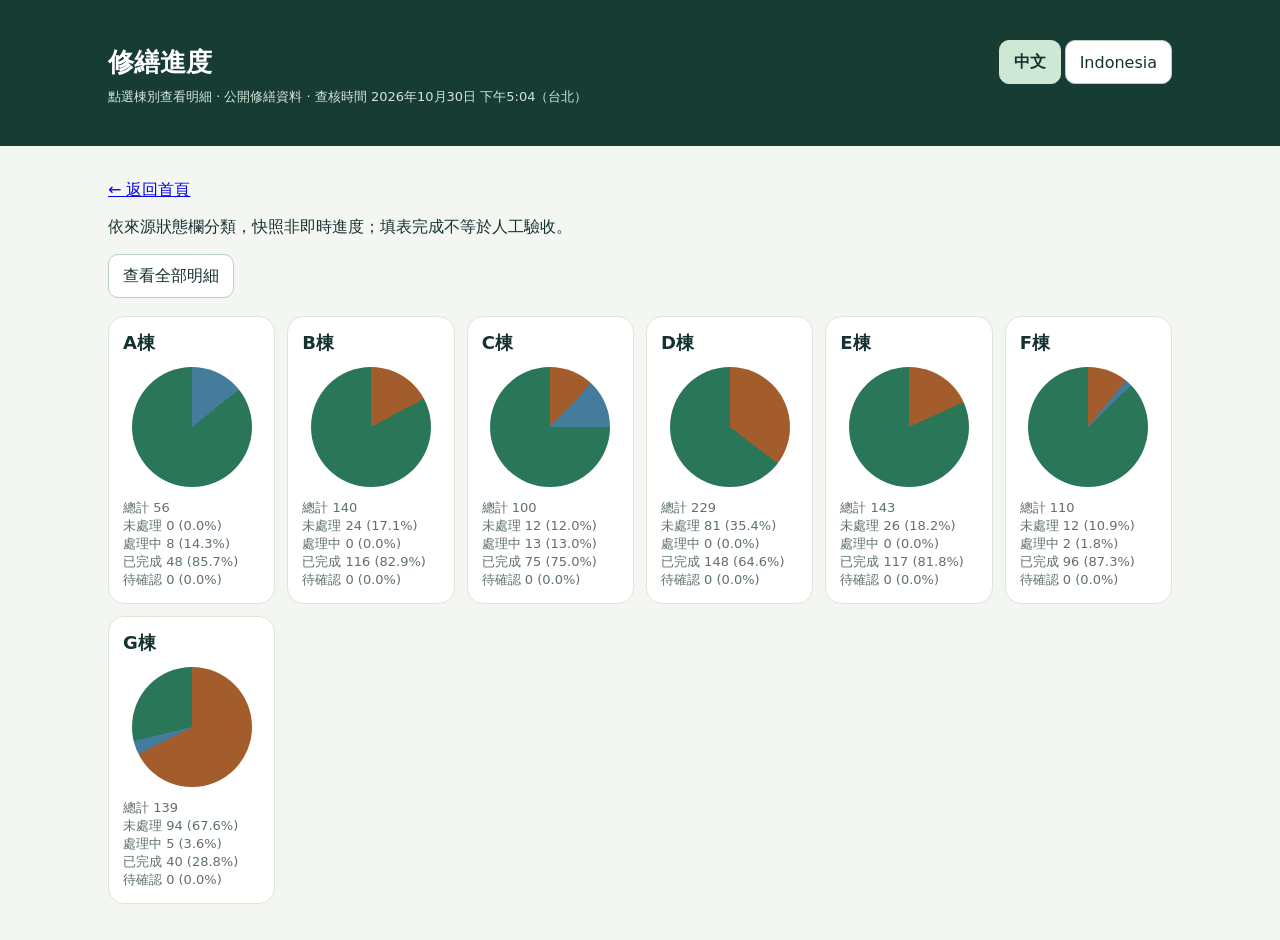
==== commit 58a89afa: "Refresh translation data alongside updated repair records" ====
--- a/details.html
+++ b/details.html
@@ -116,7 +116,7 @@
  try{
   const response=await fetch('./repair_public_data.json',{cache:'no-store'});if(!response.ok)throw Error();DATA=validate(await response.json());
   allRecords=letters.flatMap(letter=>DATA.details[letter].records.map(r=>({...r,building:letter+'棟'})));
-  try{const translationResponse=await fetch('./repair_id.json');if(!translationResponse.ok)throw Error();const tr=await translationResponse.json();if(!['description','note','trade'].every(field=>tr[field]&&allRecords.every(r=>typeof tr[field][r[field]]==='string')))throw Error();TRANSLATIONS=tr;}
+  try{const translationResponse=await fetch('./repair_id.json',{cache:'no-store'});if(!translationResponse.ok)throw Error();const tr=await translationResponse.json();if(!['description','note','trade'].every(field=>tr[field]&&allRecords.every(r=>typeof tr[field][r[field]]==='string')))throw Error();TRANSLATIONS=tr;}
   catch{I18N.set('zh');$('translation-state').textContent='印尼文翻譯暫時無法載入，請重新整理；目前保留中文。';document.querySelector('[data-language="id"]').disabled=true;}
   updateVerifiedTime();
   for(const letter of letters){const a=DATA.aggregates[letter],card=document.createElement('a');card.className='card';card.href='?building='+letter;const title=document.createElement('h2');title.textContent=letter+'棟';const pie=document.createElement('div');pie.className='pie';pie.setAttribute('aria-hidden','true');let start=0;const segments=[['open','#a35c2b'],['working','#467c9b'],['completed','#2a7658'],['needs_review','#777']].map(([key,color])=>{const end=start+(a.total?a[key]/a.total*100:0),segment=color+' '+start+'% '+end+'%';start=end;return segment;});pie.style.background=a.total?'conic-gradient('+segments.join(',')+')':'#edf1ec';const nums=document.createElement('div');nums.className='nums';for(const [key,label]of [['total','總計'],['open','未處理'],['working','處理中'],['completed','已完成'],['needs_review','待確認']]){const line=document.createElement('div'),name=document.createElement('span');name.textContent=label;line.append(name,document.createTextNode(' '+a[key]+(key==='total'?'':' ('+RepairData.percent(a[key],a.total)+')')));nums.append(line);}card.append(title,pie,nums);card.addEventListener('click',e=>{if(!e.ctrlKey&&!e.metaKey&&!e.shiftKey&&e.button===0){e.preventDefault();showDetails(letter);}});$('cards').append(card);
